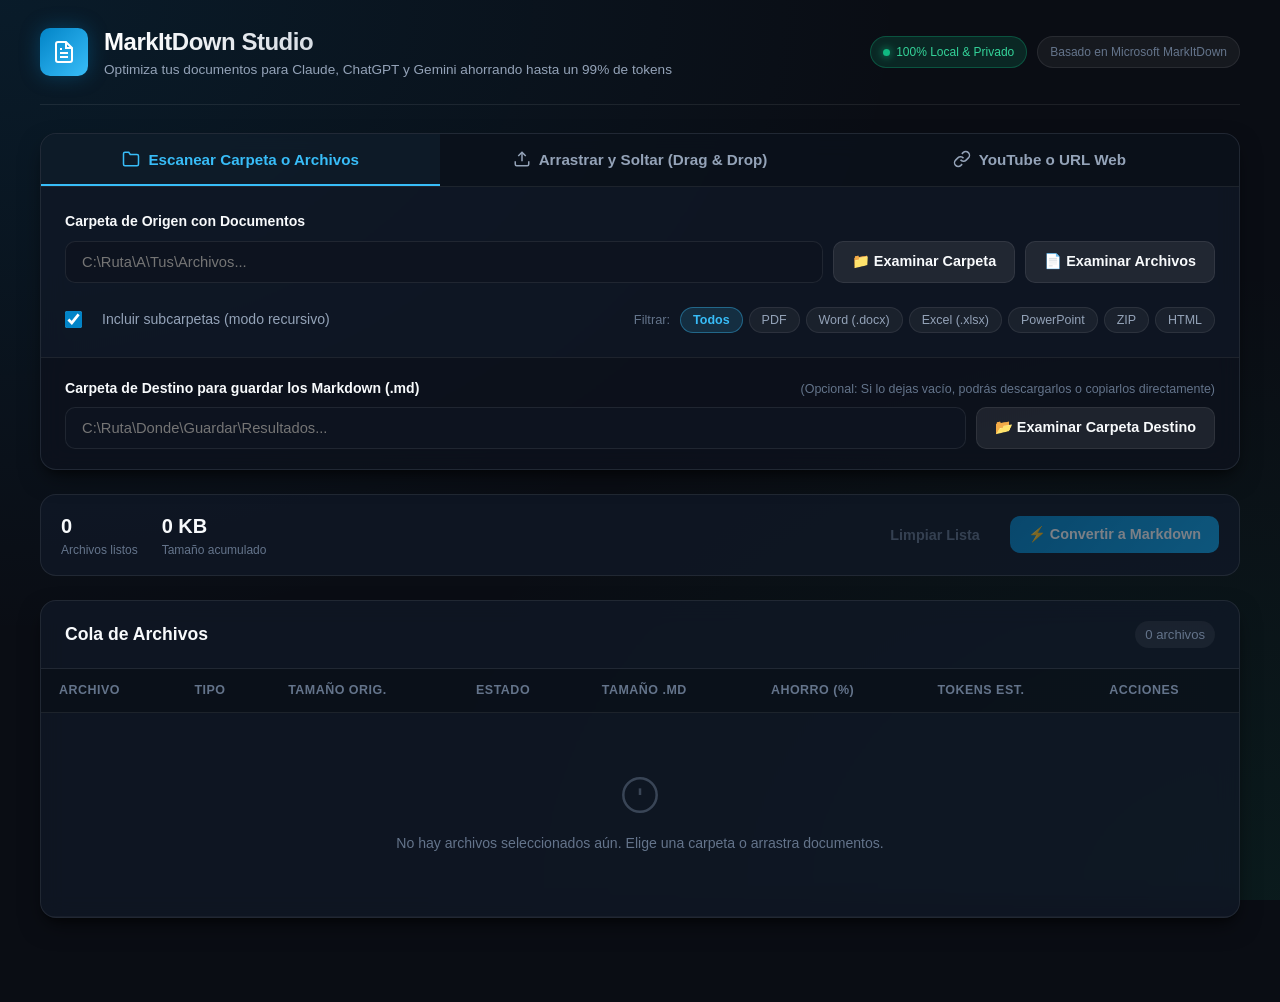
==== static/index.html @ 98321413 "feat: initial commit of MarkItDown Studio with Streamlit, FastAPI and GitHub Actions" ====
<!DOCTYPE html>
<html lang="es">
<head>
    <meta charset="UTF-8">
    <meta name="viewport" content="width=device-width, initial-scale=1.0">
    <title>MarkItDown Studio - Conversor Local a Markdown para LLMs</title>
    <link rel="stylesheet" href="/static/styles.css">
    <script src="/static/vendor/marked.min.js"></script>
</head>
<body>
    <div class="app-layout">
        <!-- Barra de Navegación / Header -->
        <header class="navbar">
            <div class="brand">
                <div class="brand-icon">
                    <svg width="24" height="24" viewBox="0 0 24 24" fill="none" stroke="currentColor" stroke-width="2">
                        <path d="M14 2H6a2 2 0 0 0-2 2v16a2 2 0 0 0 2 2h12a2 2 0 0 0 2-2V8z"></path>
                        <polyline points="14 2 14 8 20 8"></polyline>
                        <line x1="16" y1="13" x2="8" y2="13"></line>
                        <line x1="16" y1="17" x2="8" y2="17"></line>
                        <polyline points="10 9 9 9 8 9"></polyline>
                    </svg>
                </div>
                <div>
                    <h1>MarkItDown Studio</h1>
                    <p class="brand-tagline">Optimiza tus documentos para Claude, ChatGPT y Gemini ahorrando hasta un 99% de tokens</p>
                </div>
            </div>
            <div class="header-badges">
                <span class="badge badge-online">
                    <span class="pulse-dot"></span> 100% Local & Privado
                </span>
                <span class="badge badge-muted">Basado en Microsoft MarkItDown</span>
            </div>
        </header>

        <!-- Contenedor Principal -->
        <main class="main-content">
            <!-- Sección Superior: Configuración de Origen y Destino -->
            <section class="card config-card">
                <div class="tabs-header">
                    <button class="tab-btn active" id="tabFolderBtn" onclick="switchTab('folder')">
                        <svg width="18" height="18" viewBox="0 0 24 24" fill="none" stroke="currentColor" stroke-width="2"><path d="M22 19a2 2 0 0 1-2 2H4a2 2 0 0 1-2-2V5a2 2 0 0 1 2-2h5l2 3h9a2 2 0 0 1 2 2z"></path></svg>
                        Escanear Carpeta o Archivos
                    </button>
                    <button class="tab-btn" id="tabUploadBtn" onclick="switchTab('upload')">
                        <svg width="18" height="18" viewBox="0 0 24 24" fill="none" stroke="currentColor" stroke-width="2"><path d="M21 15v4a2 2 0 0 1-2 2H5a2 2 0 0 1-2-2v-4"></path><polyline points="17 8 12 3 7 8"></polyline><line x1="12" y1="3" x2="12" y2="15"></line></svg>
                        Arrastrar y Soltar (Drag & Drop)
                    </button>
                    <button class="tab-btn" id="tabUrlBtn" onclick="switchTab('url')">
                        <svg width="18" height="18" viewBox="0 0 24 24" fill="none" stroke="currentColor" stroke-width="2"><path d="M10 13a5 5 0 0 0 7.54.54l3-3a5 5 0 0 0-7.07-7.07l-1.72 1.71"></path><path d="M14 11a5 5 0 0 0-7.54-.54l-3 3a5 5 0 0 0 7.07 7.07l1.71-1.71"></path></svg>
                        YouTube o URL Web
                    </button>
                </div>

                <!-- Panel Modo Carpeta Local -->
                <div class="tab-panel active" id="panelFolder">
                    <div class="input-grid">
                        <div class="input-group">
                            <label for="inputFolderPath">Carpeta de Origen con Documentos</label>
                            <div class="input-with-button">
                                <input type="text" id="inputFolderPath" placeholder="C:\Ruta\A\Tus\Archivos..." />
                                <button class="btn btn-secondary" onclick="browseInputFolder()" title="Abrir explorador de Windows">
                                    📁 Examinar Carpeta
                                </button>
                                <button class="btn btn-secondary" onclick="browseInputFiles()" title="Elegir archivos individuales">
                                    📄 Examinar Archivos
                                </button>
                            </div>
                        </div>

                        <div class="options-row">
                            <label class="checkbox-container">
                                <input type="checkbox" id="chkRecursive" checked>
                                <span class="checkmark"></span>
                                Incluir subcarpetas (modo recursivo)
                            </label>
                            <div class="filter-pills" id="filterPills">
                                <span class="pill-label">Filtrar:</span>
                                <button class="pill active" data-ext="all" onclick="toggleExtensionPill(this, 'all')">Todos</button>
                                <button class="pill" data-ext=".pdf" onclick="toggleExtensionPill(this, '.pdf')">PDF</button>
                                <button class="pill" data-ext=".docx" onclick="toggleExtensionPill(this, '.docx')">Word (.docx)</button>
                                <button class="pill" data-ext=".xlsx" onclick="toggleExtensionPill(this, '.xlsx')">Excel (.xlsx)</button>
                                <button class="pill" data-ext=".pptx" onclick="toggleExtensionPill(this, '.pptx')">PowerPoint</button>
                                <button class="pill" data-ext=".zip" onclick="toggleExtensionPill(this, '.zip')">ZIP</button>
                                <button class="pill" data-ext=".html" onclick="toggleExtensionPill(this, '.html')">HTML</button>
                            </div>
                        </div>
                    </div>
                </div>

                <!-- Panel Modo Drag & Drop -->
                <div class="tab-panel" id="panelUpload">
                    <div class="dropzone" id="dropzone" ondragover="handleDragOver(event)" ondragleave="handleDragLeave(event)" ondrop="handleDrop(event)">
                        <div class="dropzone-icon">
                            <svg width="48" height="48" viewBox="0 0 24 24" fill="none" stroke="currentColor" stroke-width="1.8">
                                <path d="M21 15v4a2 2 0 0 1-2 2H5a2 2 0 0 1-2-2v-4"></path>
                                <polyline points="17 8 12 3 7 8"></polyline>
                                <line x1="12" y1="3" x2="12" y2="15"></line>
                            </svg>
                        </div>
                        <h3>Arrastra tus archivos o carpetas aquí</h3>
                        <p class="dropzone-hint">Soporta PDF, Word (.docx), Excel (.xlsx, .csv), PowerPoint (.pptx), ZIP, HTML, JSON, TXT y más</p>
                        <div class="dropzone-buttons">
                            <label class="btn btn-secondary">
                                📂 Seleccionar Archivos
                                <input type="file" id="browserFileInput" multiple style="display:none" onchange="handleBrowserFiles(event)">
                            </label>
                        </div>
                    </div>
                </div>

                <!-- Panel Modo YouTube / URL -->
                <div class="tab-panel" id="panelUrl">
                    <div class="input-grid">
                        <div class="input-group">
                            <label for="inputUrl">Enlace de YouTube o Página Web</label>
                            <div class="input-with-button">
                                <input type="text" id="inputUrl" placeholder="https://www.youtube.com/watch?v=... o https://ejemplo.com/articulo" />
                                <button class="btn btn-primary" onclick="convertUrlDirect()">
                                    ⚡ Extraer y Convertir a Markdown
                                </button>
                            </div>
                        </div>
                        <p style="font-size: 0.82rem; color: var(--text-muted); margin-top: -6px;">
                            💡 MarkItDown descargará los subtítulos y metadatos del video o el contenido estructurado de la web, convirtiéndolo instantáneamente a Markdown para LLMs.
                        </p>
                    </div>
                </div>

                <!-- Configuración de Carpeta de Destino (Común a ambos modos) -->
                <div class="output-destination-box">
                    <div class="input-group">
                        <label for="outputFolderPath">
                            <span>Carpeta de Destino para guardar los Markdown (.md)</span>
                            <span class="label-optional">(Opcional: Si lo dejas vacío, podrás descargarlos o copiarlos directamente)</span>
                        </label>
                        <div class="input-with-button">
                            <input type="text" id="outputFolderPath" placeholder="C:\Ruta\Donde\Guardar\Resultados..." />
                            <button class="btn btn-secondary" onclick="browseOutputFolder()">
                                📂 Examinar Carpeta Destino
                            </button>
                        </div>
                    </div>
                </div>
            </section>

            <!-- Barra de Acciones y Estadísticas Globales -->
            <section class="actions-bar">
                <div class="stats-summary" id="statsSummary">
                    <div class="stat-item">
                        <span class="stat-number" id="countSelected">0</span>
                        <span class="stat-label">Archivos listos</span>
                    </div>
                    <div class="stat-item">
                        <span class="stat-number" id="totalSizeOriginal">0 KB</span>
                        <span class="stat-label">Tamaño acumulado</span>
                    </div>
                    <div class="stat-item highlight-savings" id="statSavingsBox" style="display:none;">
                        <span class="stat-number" id="totalSavingsPct">0%</span>
                        <span class="stat-label">Ahorro total de peso</span>
                    </div>
                    <div class="stat-item" id="statTokensBox" style="display:none;">
                        <span class="stat-number" id="totalEstimatedTokens">0</span>
                        <span class="stat-label">Tokens estimados (.md)</span>
                    </div>
                </div>

                <div class="action-buttons">
                    <button class="btn btn-ghost" id="btnClear" onclick="clearFileList()" disabled>
                        Limpiar Lista
                    </button>
                    <button class="btn btn-secondary" id="btnZip" onclick="downloadAllZip()" style="display: none;">
                        📦 Descargar Todos en ZIP
                    </button>
                    <button class="btn btn-primary" id="btnConvert" onclick="startConversion()" disabled>
                        ⚡ Convertir a Markdown
                    </button>
                </div>
            </section>

            <!-- Barra de Progreso -->
            <div class="progress-container" id="progressContainer" style="display: none;">
                <div class="progress-bar-bg">
                    <div class="progress-bar-fill" id="progressBarFill" style="width: 0%;"></div>
                </div>
                <div class="progress-text" id="progressText">Iniciando conversión...</div>
            </div>

            <!-- Tabla de Archivos y Resultados -->
            <section class="card table-card">
                <div class="table-header-title">
                    <h2>Cola de Archivos</h2>
                    <span class="files-counter" id="tableCounter">0 archivos</span>
                </div>

                <div class="table-responsive">
                    <table class="data-table" id="filesTable">
                        <thead>
                            <tr>
                                <th>Archivo</th>
                                <th>Tipo</th>
                                <th>Tamaño Orig.</th>
                                <th>Estado</th>
                                <th>Tamaño .MD</th>
                                <th>Ahorro (%)</th>
                                <th>Tokens Est.</th>
                                <th>Acciones</th>
                            </tr>
                        </thead>
                        <tbody id="filesTableBody">
                            <tr class="empty-row" id="emptyRow">
                                <td colspan="8">
                                    <div class="empty-state">
                                        <svg width="40" height="40" viewBox="0 0 24 24" fill="none" stroke="currentColor" stroke-width="1.5">
                                            <circle cx="12" cy="12" r="10"></circle>
                                            <line x1="12" y1="8" x2="12" y2="12"></line>
                                            <line x1="12" y1="16" x2="12.01" y2="16"></line>
                                        </svg>
                                        <p>No hay archivos seleccionados aún. Elige una carpeta o arrastra documentos.</p>
                                    </div>
                                </td>
                            </tr>
                        </tbody>
                    </table>
                </div>
            </section>
        </main>
    </div>

    <!-- Modal de Vista Previa en Vivo -->
    <div class="modal-overlay" id="previewModal" style="display: none;">
        <div class="modal-card">
            <div class="modal-header">
                <div class="modal-title-area">
                    <h3 id="modalFileName">Documento.md</h3>
                    <div class="modal-meta-chips" id="modalMetaChips">
                        <!-- Chips dinámicos de tamaño y tokens -->
                    </div>
                </div>
                <div class="modal-controls">
                    <div class="view-toggle">
                        <button class="toggle-btn active" id="btnViewRendered" onclick="setPreviewMode('rendered')">
                            👁️ Renderizado
                        </button>
                        <button class="toggle-btn" id="btnViewRaw" onclick="setPreviewMode('raw')">
                            📝 Markdown Plano
                        </button>
                    </div>
                    <button class="btn btn-secondary btn-sm" onclick="copyModalMarkdown()">
                        📋 Copiar al Portapapeles
                    </button>
                    <button class="btn btn-secondary btn-sm" onclick="downloadModalMarkdown()">
                        💾 Descargar .md
                    </button>
                    <button class="btn-close" onclick="closePreviewModal()" title="Cerrar">✕</button>
                </div>
            </div>

            <div class="modal-body">
                <div class="preview-content markdown-body" id="renderedPreview"></div>
                <textarea class="raw-markdown-editor" id="rawMarkdownPreview" readonly style="display: none;"></textarea>
            </div>
        </div>
    </div>

    <!-- Toast Notification -->
    <div class="toast" id="toast"></div>

    <script src="/static/app.js"></script>
</body>
</html>
---- static/styles.css ----
/* ==========================================================================
   MarkItDown Studio - Premium Modern Dark Design System
   ========================================================================== */

:root {
    --bg-primary: #0a0d14;
    --bg-secondary: #111827;
    --bg-card: rgba(17, 24, 39, 0.75);
    --bg-card-hover: rgba(31, 41, 55, 0.85);
    --bg-input: #0d131f;
    --border-color: rgba(255, 255, 255, 0.08);
    --border-focus: #38bdf8;
    
    --text-primary: #f8fafc;
    --text-secondary: #94a3b8;
    --text-muted: #64748b;
    
    --accent-primary: #0284c7;
    --accent-hover: #0369a1;
    --accent-glow: rgba(56, 189, 248, 0.25);
    
    --success: #10b981;
    --success-bg: rgba(16, 185, 129, 0.12);
    --warning: #f59e0b;
    --warning-bg: rgba(245, 158, 11, 0.12);
    --danger: #ef4444;
    --danger-bg: rgba(239, 68, 68, 0.12);
    
    --radius-sm: 6px;
    --radius-md: 10px;
    --radius-lg: 16px;
    --radius-xl: 20px;
    
    --shadow-card: 0 10px 25px -5px rgba(0, 0, 0, 0.5), 0 8px 10px -6px rgba(0, 0, 0, 0.5);
    --shadow-glow: 0 0 20px rgba(2, 132, 199, 0.35);
    
    --font-sans: -apple-system, BlinkMacSystemFont, "Segoe UI", Roboto, Oxygen, Ubuntu, Cantarell, "Helvetica Neue", sans-serif;
    --font-mono: "Fira Code", Menlo, Monaco, Consolas, "Courier New", monospace;
}

* {
    margin: 0;
    padding: 0;
    box-sizing: border-box;
}

body {
    background-color: var(--bg-primary);
    background-image: 
        radial-gradient(at 0% 0%, rgba(2, 132, 199, 0.12) 0px, transparent 50%),
        radial-gradient(at 100% 100%, rgba(16, 185, 129, 0.08) 0px, transparent 50%);
    background-attachment: fixed;
    color: var(--text-primary);
    font-family: var(--font-sans);
    min-height: 100vh;
    line-height: 1.5;
    -webkit-font-smoothing: antialiased;
}

.app-layout {
    max-width: 1240px;
    margin: 0 auto;
    padding: 24px 20px 60px;
}

/* ==========================================================================
   Header / Navbar
   ========================================================================== */
.navbar {
    display: flex;
    justify-content: space-between;
    align-items: center;
    padding-bottom: 24px;
    border-bottom: 1px solid var(--border-color);
    margin-bottom: 28px;
    flex-wrap: wrap;
    gap: 16px;
}

.brand {
    display: flex;
    align-items: center;
    gap: 16px;
}

.brand-icon {
    width: 48px;
    height: 48px;
    background: linear-gradient(135deg, #0284c7, #38bdf8);
    border-radius: var(--radius-md);
    display: flex;
    align-items: center;
    justify-content: center;
    color: #ffffff;
    box-shadow: var(--shadow-glow);
}

.brand h1 {
    font-size: 1.5rem;
    font-weight: 700;
    letter-spacing: -0.02em;
    background: linear-gradient(to right, #ffffff, #94a3b8);
    -webkit-background-clip: text;
    -webkit-text-fill-color: transparent;
}

.brand-tagline {
    font-size: 0.85rem;
    color: var(--text-secondary);
}

.header-badges {
    display: flex;
    gap: 10px;
    align-items: center;
}

.badge {
    display: inline-flex;
    align-items: center;
    gap: 6px;
    font-size: 0.75rem;
    padding: 6px 12px;
    border-radius: 9999px;
    font-weight: 500;
}

.badge-online {
    background: rgba(16, 185, 129, 0.15);
    color: #34d399;
    border: 1px solid rgba(16, 185, 129, 0.3);
}

.pulse-dot {
    width: 7px;
    height: 7px;
    border-radius: 50%;
    background-color: #10b981;
    box-shadow: 0 0 8px #10b981;
    animation: pulse 2s infinite;
}

@keyframes pulse {
    0% { opacity: 1; transform: scale(1); }
    50% { opacity: 0.4; transform: scale(0.85); }
    100% { opacity: 1; transform: scale(1); }
}

.badge-muted {
    background: rgba(255, 255, 255, 0.05);
    color: var(--text-muted);
    border: 1px solid var(--border-color);
}

/* ==========================================================================
   Cards & Layout
   ========================================================================== */
.card {
    background: var(--bg-card);
    backdrop-filter: blur(12px);
    -webkit-backdrop-filter: blur(12px);
    border: 1px solid var(--border-color);
    border-radius: var(--radius-lg);
    box-shadow: var(--shadow-card);
    overflow: hidden;
    margin-bottom: 24px;
}

/* Tabs */
.tabs-header {
    display: flex;
    background: rgba(0, 0, 0, 0.25);
    border-bottom: 1px solid var(--border-color);
}

.tab-btn {
    flex: 1;
    display: flex;
    align-items: center;
    justify-content: center;
    gap: 8px;
    padding: 16px 20px;
    background: transparent;
    border: none;
    color: var(--text-secondary);
    font-size: 0.95rem;
    font-weight: 600;
    cursor: pointer;
    transition: all 0.2s ease;
    border-bottom: 2px solid transparent;
}

.tab-btn:hover {
    color: var(--text-primary);
    background: rgba(255, 255, 255, 0.02);
}

.tab-btn.active {
    color: #38bdf8;
    background: rgba(56, 189, 248, 0.05);
    border-bottom-color: #38bdf8;
}

.tab-panel {
    display: none;
    padding: 24px;
}

.tab-panel.active {
    display: block;
}

/* Form Inputs */
.input-grid {
    display: flex;
    flex-direction: column;
    gap: 18px;
}

.input-group label {
    display: flex;
    justify-content: space-between;
    align-items: baseline;
    font-size: 0.88rem;
    font-weight: 600;
    color: var(--text-primary);
    margin-bottom: 8px;
}

.label-optional {
    font-size: 0.78rem;
    font-weight: 400;
    color: var(--text-muted);
}

.input-with-button {
    display: flex;
    gap: 10px;
    flex-wrap: wrap;
}

.input-with-button input[type="text"] {
    flex: 1;
    min-width: 260px;
    background: var(--bg-input);
    border: 1px solid var(--border-color);
    border-radius: var(--radius-md);
    padding: 12px 16px;
    color: var(--text-primary);
    font-size: 0.92rem;
    outline: none;
    transition: border-color 0.2s;
}

.input-with-button input[type="text"]:focus {
    border-color: var(--border-focus);
    box-shadow: 0 0 0 2px var(--accent-glow);
}

/* Checkbox & Filter Options */
.options-row {
    display: flex;
    justify-content: space-between;
    align-items: center;
    flex-wrap: wrap;
    gap: 16px;
    padding-top: 6px;
}

.checkbox-container {
    display: flex;
    align-items: center;
    gap: 10px;
    cursor: pointer;
    font-size: 0.88rem;
    color: var(--text-secondary);
    user-select: none;
}

.checkbox-container input {
    cursor: pointer;
    accent-color: var(--accent-primary);
    width: 17px;
    height: 17px;
}

.filter-pills {
    display: flex;
    align-items: center;
    gap: 6px;
    flex-wrap: wrap;
}

.pill-label {
    font-size: 0.8rem;
    color: var(--text-muted);
    margin-right: 4px;
}

.pill {
    background: rgba(255, 255, 255, 0.05);
    border: 1px solid var(--border-color);
    color: var(--text-secondary);
    padding: 5px 12px;
    border-radius: 9999px;
    font-size: 0.78rem;
    cursor: pointer;
    transition: all 0.15s ease;
}

.pill:hover {
    background: rgba(255, 255, 255, 0.1);
    color: var(--text-primary);
}

.pill.active {
    background: rgba(56, 189, 248, 0.15);
    border-color: rgba(56, 189, 248, 0.4);
    color: #38bdf8;
    font-weight: 600;
}

/* Dropzone */
.dropzone {
    border: 2px dashed rgba(255, 255, 255, 0.15);
    border-radius: var(--radius-lg);
    padding: 44px 24px;
    text-align: center;
    background: rgba(0, 0, 0, 0.15);
    transition: all 0.25s ease;
    cursor: pointer;
}

.dropzone:hover, .dropzone.dragover {
    border-color: #38bdf8;
    background: rgba(56, 189, 248, 0.06);
    box-shadow: 0 0 25px rgba(56, 189, 248, 0.15);
}

.dropzone-icon {
    color: #38bdf8;
    margin-bottom: 12px;
}

.dropzone h3 {
    font-size: 1.15rem;
    font-weight: 600;
    margin-bottom: 6px;
}

.dropzone-hint {
    font-size: 0.85rem;
    color: var(--text-muted);
    margin-bottom: 18px;
}

.dropzone-buttons {
    display: flex;
    justify-content: center;
    gap: 12px;
}

/* Output Destination Box */
.output-destination-box {
    padding: 20px 24px;
    background: rgba(0, 0, 0, 0.2);
    border-top: 1px solid var(--border-color);
}

/* ==========================================================================
   Buttons
   ========================================================================== */
.btn {
    display: inline-flex;
    align-items: center;
    justify-content: center;
    gap: 8px;
    padding: 10px 18px;
    border-radius: var(--radius-md);
    font-size: 0.9rem;
    font-weight: 600;
    cursor: pointer;
    transition: all 0.2s ease;
    border: none;
    text-decoration: none;
}

.btn-sm {
    padding: 6px 12px;
    font-size: 0.8rem;
}

.btn-primary {
    background: linear-gradient(135deg, #0284c7, #0ea5e9);
    color: #ffffff;
    box-shadow: 0 4px 14px rgba(2, 132, 199, 0.35);
}

.btn-primary:hover:not(:disabled) {
    background: linear-gradient(135deg, #0369a1, #0284c7);
    box-shadow: 0 6px 20px rgba(2, 132, 199, 0.5);
    transform: translateY(-1px);
}

.btn-secondary {
    background: rgba(255, 255, 255, 0.08);
    color: var(--text-primary);
    border: 1px solid var(--border-color);
}

.btn-secondary:hover:not(:disabled) {
    background: rgba(255, 255, 255, 0.14);
    border-color: rgba(255, 255, 255, 0.2);
}

.btn-ghost {
    background: transparent;
    color: var(--text-muted);
}

.btn-ghost:hover:not(:disabled) {
    color: var(--text-primary);
    background: rgba(255, 255, 255, 0.05);
}

.btn:disabled {
    opacity: 0.45;
    cursor: not-allowed;
    transform: none !important;
    box-shadow: none !important;
}

/* ==========================================================================
   Actions Bar & Stats Summary
   ========================================================================== */
.actions-bar {
    display: flex;
    justify-content: space-between;
    align-items: center;
    margin-bottom: 24px;
    flex-wrap: wrap;
    gap: 16px;
    background: var(--bg-card);
    border: 1px solid var(--border-color);
    padding: 16px 20px;
    border-radius: var(--radius-lg);
}

.stats-summary {
    display: flex;
    gap: 24px;
    flex-wrap: wrap;
}

.stat-item {
    display: flex;
    flex-direction: column;
}

.stat-number {
    font-size: 1.25rem;
    font-weight: 700;
    color: var(--text-primary);
}

.stat-label {
    font-size: 0.75rem;
    color: var(--text-muted);
}

.highlight-savings .stat-number {
    color: #34d399;
}

.action-buttons {
    display: flex;
    gap: 12px;
    align-items: center;
}

/* Progress Bar */
.progress-container {
    background: var(--bg-card);
    border: 1px solid var(--border-color);
    padding: 16px 20px;
    border-radius: var(--radius-lg);
    margin-bottom: 24px;
}

.progress-bar-bg {
    width: 100%;
    height: 8px;
    background: rgba(255, 255, 255, 0.08);
    border-radius: 9999px;
    overflow: hidden;
    margin-bottom: 8px;
}

.progress-bar-fill {
    height: 100%;
    background: linear-gradient(90deg, #0284c7, #10b981);
    transition: width 0.3s ease;
}

.progress-text {
    font-size: 0.85rem;
    color: var(--text-secondary);
    text-align: right;
}

/* ==========================================================================
   Table Queue
   ========================================================================== */
.table-card {
    padding: 0;
}

.table-header-title {
    display: flex;
    justify-content: space-between;
    align-items: center;
    padding: 20px 24px;
    border-bottom: 1px solid var(--border-color);
}

.table-header-title h2 {
    font-size: 1.1rem;
    font-weight: 600;
}

.files-counter {
    font-size: 0.82rem;
    color: var(--text-muted);
    background: rgba(255, 255, 255, 0.05);
    padding: 4px 10px;
    border-radius: 9999px;
}

.table-responsive {
    overflow-x: auto;
}

.data-table {
    width: 100%;
    border-collapse: collapse;
    text-align: left;
    font-size: 0.88rem;
}

.data-table th {
    background: rgba(0, 0, 0, 0.25);
    color: var(--text-muted);
    font-weight: 600;
    padding: 12px 18px;
    font-size: 0.78rem;
    text-transform: uppercase;
    letter-spacing: 0.04em;
    border-bottom: 1px solid var(--border-color);
}

.data-table td {
    padding: 14px 18px;
    border-bottom: 1px solid rgba(255, 255, 255, 0.04);
    color: var(--text-secondary);
    vertical-align: middle;
}

.data-table tr:hover td {
    background: var(--bg-card-hover);
    color: var(--text-primary);
}

.file-name-cell {
    font-weight: 500;
    color: var(--text-primary);
    max-width: 280px;
    overflow: hidden;
    text-overflow: ellipsis;
    white-space: nowrap;
}

/* Ext Badges */
.ext-badge {
    display: inline-block;
    padding: 2px 8px;
    border-radius: var(--radius-sm);
    font-size: 0.72rem;
    font-weight: 700;
    text-transform: uppercase;
}

.ext-pdf { background: rgba(239, 68, 68, 0.2); color: #f87171; border: 1px solid rgba(239, 68, 68, 0.4); }
.ext-docx, .ext-doc { background: rgba(59, 130, 246, 0.2); color: #60a5fa; border: 1px solid rgba(59, 130, 246, 0.4); }
.ext-xlsx, .ext-xls, .ext-csv { background: rgba(16, 185, 129, 0.2); color: #34d399; border: 1px solid rgba(16, 185, 129, 0.4); }
.ext-pptx, .ext-ppt { background: rgba(245, 158, 11, 0.2); color: #fbbf24; border: 1px solid rgba(245, 158, 11, 0.4); }
.ext-html, .ext-htm { background: rgba(168, 85, 247, 0.2); color: #c084fc; border: 1px solid rgba(168, 85, 247, 0.4); }
.ext-default { background: rgba(100, 116, 139, 0.2); color: #94a3b8; border: 1px solid rgba(100, 116, 139, 0.4); }

/* Status Badges */
.status-pill {
    display: inline-flex;
    align-items: center;
    gap: 6px;
    padding: 3px 10px;
    border-radius: 9999px;
    font-size: 0.75rem;
    font-weight: 500;
}

.status-pending { background: rgba(100, 116, 139, 0.15); color: #94a3b8; }
.status-running { background: rgba(56, 189, 248, 0.15); color: #38bdf8; }
.status-success { background: rgba(16, 185, 129, 0.15); color: #34d399; }
.status-error { background: rgba(239, 68, 68, 0.15); color: #f87171; }

.savings-badge {
    background: rgba(16, 185, 129, 0.15);
    color: #34d399;
    font-weight: 700;
    padding: 3px 8px;
    border-radius: var(--radius-sm);
    font-size: 0.78rem;
}

.table-actions {
    display: flex;
    gap: 6px;
}

.table-actions button {
    background: rgba(255, 255, 255, 0.05);
    border: 1px solid var(--border-color);
    color: var(--text-secondary);
    border-radius: var(--radius-sm);
    padding: 5px 8px;
    font-size: 0.75rem;
    cursor: pointer;
    transition: all 0.15s;
}

.table-actions button:hover {
    background: rgba(255, 255, 255, 0.15);
    color: var(--text-primary);
}

.empty-state {
    padding: 48px 24px;
    text-align: center;
    color: var(--text-muted);
}

.empty-state svg {
    margin-bottom: 12px;
    opacity: 0.5;
}

/* ==========================================================================
   Live Preview Modal
   ========================================================================== */
.modal-overlay {
    position: fixed;
    top: 0;
    left: 0;
    right: 0;
    bottom: 0;
    background: rgba(0, 0, 0, 0.75);
    backdrop-filter: blur(8px);
    -webkit-backdrop-filter: blur(8px);
    display: flex;
    align-items: center;
    justify-content: center;
    z-index: 1000;
    padding: 24px;
}

.modal-card {
    background: #0d131f;
    border: 1px solid rgba(255, 255, 255, 0.12);
    border-radius: var(--radius-xl);
    width: 100%;
    max-width: 1040px;
    height: 85vh;
    display: flex;
    flex-direction: column;
    box-shadow: 0 25px 50px -12px rgba(0, 0, 0, 0.7);
    overflow: hidden;
}

.modal-header {
    display: flex;
    justify-content: space-between;
    align-items: center;
    padding: 18px 24px;
    background: #111827;
    border-bottom: 1px solid var(--border-color);
    flex-wrap: wrap;
    gap: 12px;
}

.modal-title-area h3 {
    font-size: 1.15rem;
    font-weight: 600;
    color: var(--text-primary);
}

.modal-meta-chips {
    display: flex;
    gap: 8px;
    margin-top: 4px;
}

.modal-controls {
    display: flex;
    align-items: center;
    gap: 10px;
}

.view-toggle {
    display: flex;
    background: rgba(0, 0, 0, 0.35);
    border-radius: var(--radius-sm);
    padding: 2px;
    border: 1px solid var(--border-color);
}

.toggle-btn {
    background: transparent;
    border: none;
    color: var(--text-muted);
    font-size: 0.78rem;
    font-weight: 600;
    padding: 5px 12px;
    border-radius: var(--radius-sm);
    cursor: pointer;
    transition: all 0.15s;
}

.toggle-btn.active {
    background: #0284c7;
    color: #ffffff;
}

.btn-close {
    background: transparent;
    border: none;
    color: var(--text-muted);
    font-size: 1.25rem;
    cursor: pointer;
    padding: 4px 8px;
    border-radius: var(--radius-sm);
    transition: color 0.15s;
}

.btn-close:hover {
    color: var(--text-primary);
    background: rgba(255, 255, 255, 0.08);
}

.modal-body {
    flex: 1;
    overflow-y: auto;
    padding: 24px 32px;
    background: #0a0d14;
}

/* Rendered Markdown Styling */
.markdown-body {
    color: #e2e8f0;
    line-height: 1.7;
    font-size: 0.95rem;
}

.markdown-body h1, .markdown-body h2, .markdown-body h3, .markdown-body h4 {
    color: #ffffff;
    margin-top: 1.6em;
    margin-bottom: 0.6em;
    font-weight: 600;
    border-bottom: 1px solid rgba(255, 255, 255, 0.08);
    padding-bottom: 6px;
}

.markdown-body h1 { font-size: 1.6rem; }
.markdown-body h2 { font-size: 1.3rem; }
.markdown-body h3 { font-size: 1.1rem; }

.markdown-body p, .markdown-body ul, .markdown-body ol {
    margin-bottom: 1em;
}

.markdown-body ul, .markdown-body ol {
    padding-left: 24px;
}

.markdown-body li {
    margin-bottom: 4px;
}

.markdown-body table {
    width: 100%;
    border-collapse: collapse;
    margin: 1.2em 0;
    border: 1px solid rgba(255, 255, 255, 0.1);
    border-radius: var(--radius-sm);
    overflow: hidden;
}

.markdown-body th {
    background: #1e293b;
    padding: 10px 14px;
    font-weight: 600;
    border: 1px solid rgba(255, 255, 255, 0.1);
}

.markdown-body td {
    padding: 10px 14px;
    border: 1px solid rgba(255, 255, 255, 0.06);
}

.markdown-body tr:nth-child(even) td {
    background: rgba(255, 255, 255, 0.02);
}

.markdown-body code {
    background: rgba(255, 255, 255, 0.08);
    padding: 2px 6px;
    border-radius: 4px;
    font-family: var(--font-mono);
    font-size: 0.85em;
    color: #38bdf8;
}

.markdown-body pre {
    background: #111827;
    border: 1px solid var(--border-color);
    border-radius: var(--radius-md);
    padding: 16px;
    overflow-x: auto;
    margin: 1.2em 0;
}

.markdown-body pre code {
    background: transparent;
    padding: 0;
    color: #f8fafc;
}

.markdown-body blockquote {
    border-left: 4px solid #0284c7;
    padding-left: 16px;
    color: #94a3b8;
    margin: 1em 0;
}

/* Raw Editor */
.raw-markdown-editor {
    width: 100%;
    height: 100%;
    background: #090d16;
    border: none;
    color: #e2e8f0;
    font-family: var(--font-mono);
    font-size: 0.88rem;
    line-height: 1.6;
    padding: 16px;
    outline: none;
    resize: none;
    border-radius: var(--radius-sm);
}

/* ==========================================================================
   Toast Notification
   ========================================================================== */
.toast {
    position: fixed;
    bottom: 24px;
    right: 24px;
    background: #1e293b;
    color: #f8fafc;
    border: 1px solid var(--border-color);
    box-shadow: 0 10px 25px rgba(0, 0, 0, 0.5);
    padding: 12px 20px;
    border-radius: var(--radius-md);
    font-size: 0.88rem;
    font-weight: 500;
    display: none;
    z-index: 2000;
    animation: toastSlide 0.3s ease;
}

@keyframes toastSlide {
    from { transform: translateY(20px); opacity: 0; }
    to { transform: translateY(0); opacity: 1; }
}
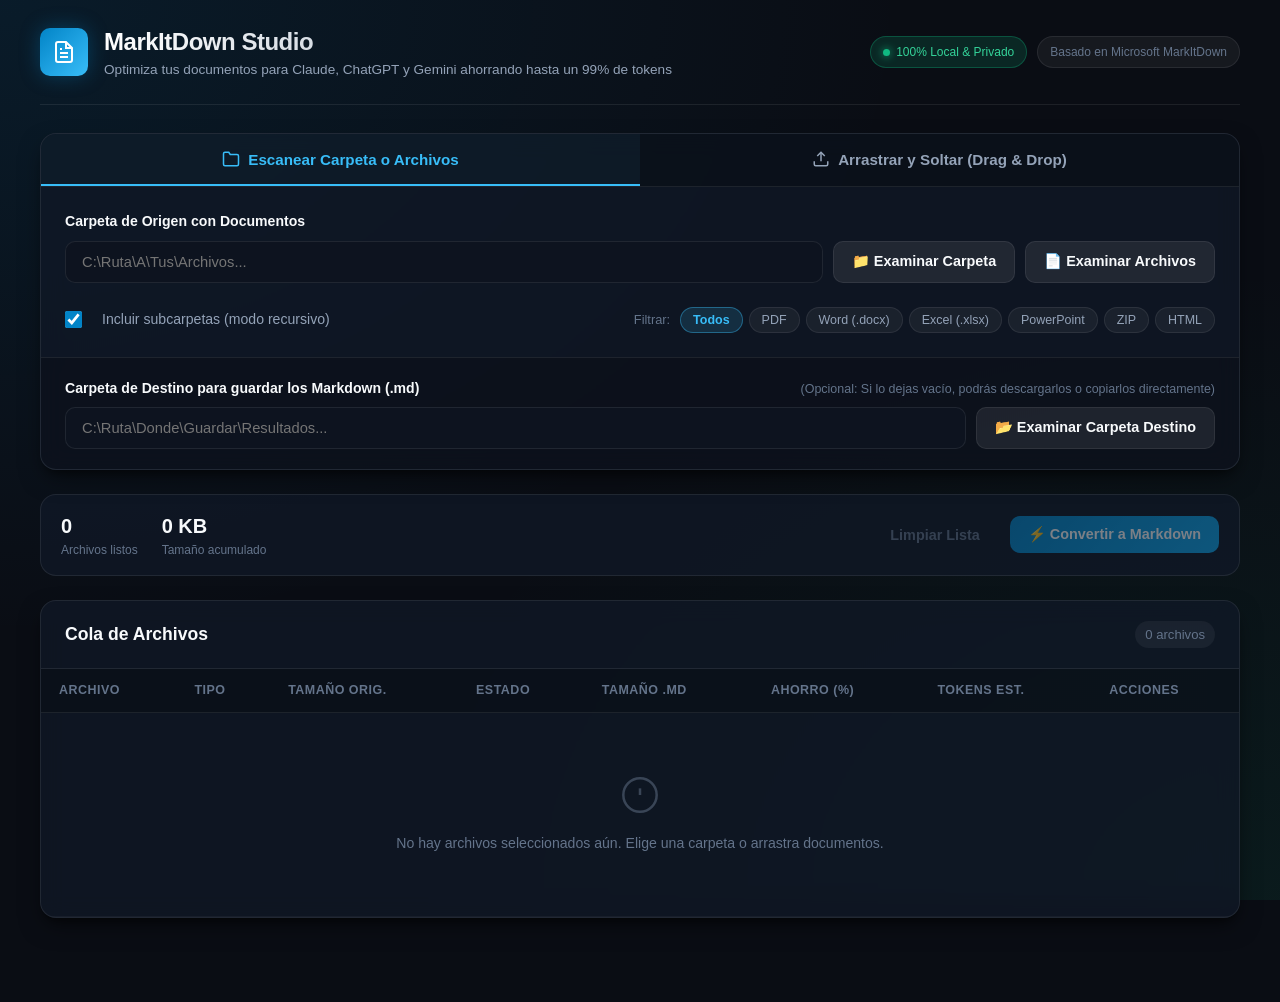
==== commit eff84ea0: "feat: remove YouTube URL section and streamline interface for document processing" ====
--- a/static/index.html
+++ b/static/index.html
@@ -47,10 +47,6 @@
                         <svg width="18" height="18" viewBox="0 0 24 24" fill="none" stroke="currentColor" stroke-width="2"><path d="M21 15v4a2 2 0 0 1-2 2H5a2 2 0 0 1-2-2v-4"></path><polyline points="17 8 12 3 7 8"></polyline><line x1="12" y1="3" x2="12" y2="15"></line></svg>
                         Arrastrar y Soltar (Drag & Drop)
                     </button>
-                    <button class="tab-btn" id="tabUrlBtn" onclick="switchTab('url')">
-                        <svg width="18" height="18" viewBox="0 0 24 24" fill="none" stroke="currentColor" stroke-width="2"><path d="M10 13a5 5 0 0 0 7.54.54l3-3a5 5 0 0 0-7.07-7.07l-1.72 1.71"></path><path d="M14 11a5 5 0 0 0-7.54-.54l-3 3a5 5 0 0 0 7.07 7.07l1.71-1.71"></path></svg>
-                        YouTube o URL Web
-                    </button>
                 </div>
 
                 <!-- Panel Modo Carpeta Local -->
@@ -110,23 +106,6 @@
                     </div>
                 </div>
 
-                <!-- Panel Modo YouTube / URL -->
-                <div class="tab-panel" id="panelUrl">
-                    <div class="input-grid">
-                        <div class="input-group">
-                            <label for="inputUrl">Enlace de YouTube o Página Web</label>
-                            <div class="input-with-button">
-                                <input type="text" id="inputUrl" placeholder="https://www.youtube.com/watch?v=... o https://ejemplo.com/articulo" />
-                                <button class="btn btn-primary" onclick="convertUrlDirect()">
-                                    ⚡ Extraer y Convertir a Markdown
-                                </button>
-                            </div>
-                        </div>
-                        <p style="font-size: 0.82rem; color: var(--text-muted); margin-top: -6px;">
-                            💡 MarkItDown descargará los subtítulos y metadatos del video o el contenido estructurado de la web, convirtiéndolo instantáneamente a Markdown para LLMs.
-                        </p>
-                    </div>
-                </div>
 
                 <!-- Configuración de Carpeta de Destino (Común a ambos modos) -->
                 <div class="output-destination-box">
